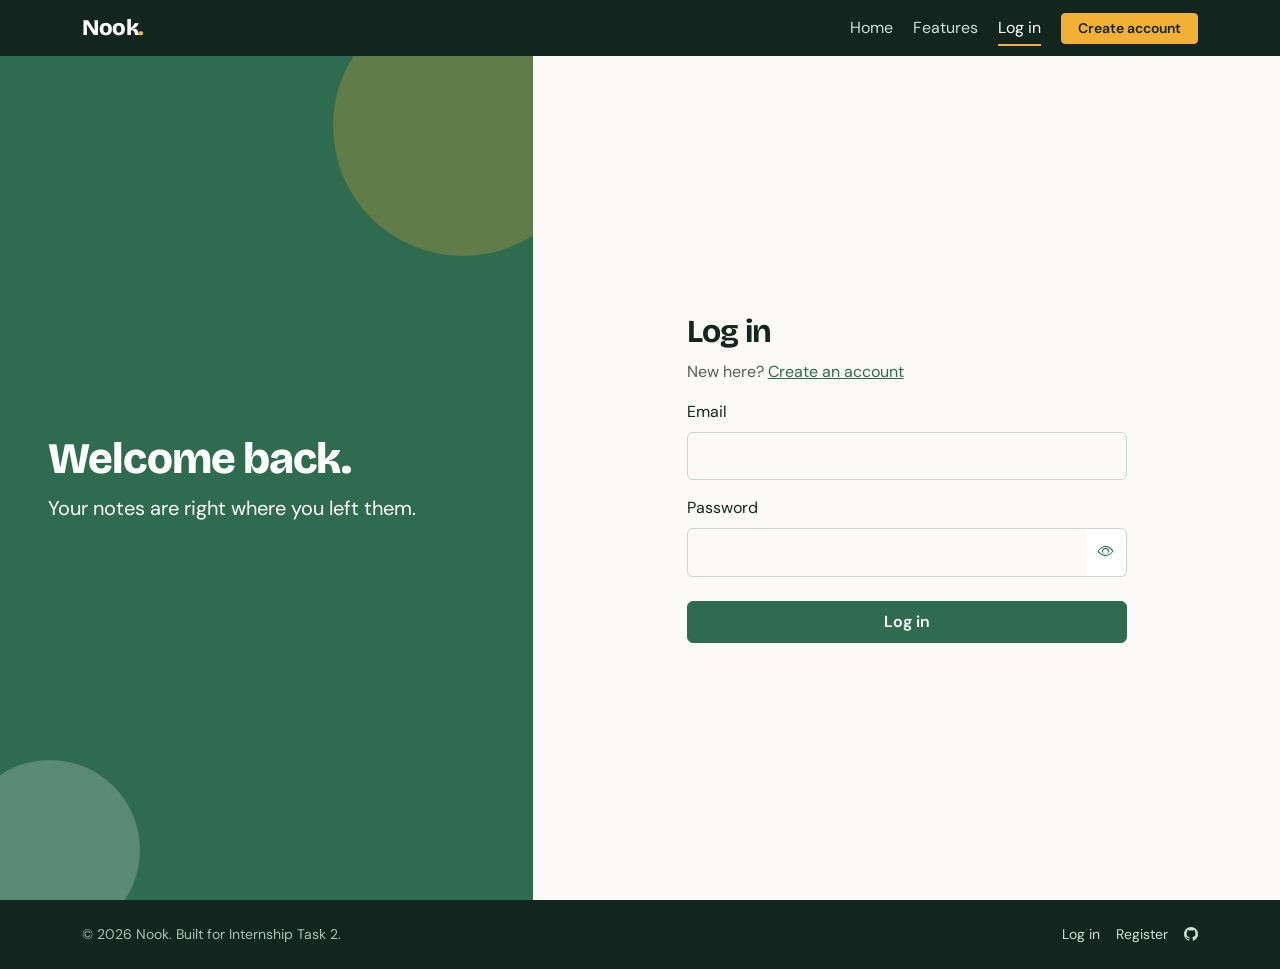
==== login.html @ 8e130958 "Interactive UI" ====
<!DOCTYPE html><html lang="en"><head><meta charset="utf-8"><meta name="viewport" content="width=device-width, initial-scale=1">
<link href="https://cdn.jsdelivr.net/npm/bootstrap@5.3.3/dist/css/bootstrap.min.css" rel="stylesheet">
<link href="https://cdn.jsdelivr.net/npm/bootstrap-icons@1.11.3/font/bootstrap-icons.min.css" rel="stylesheet">
<link href="https://fonts.googleapis.com/css2?family=Bricolage+Grotesque:wght@700;800&family=DM+Sans:wght@400;500;600&display=swap" rel="stylesheet">
<link href="css/style.css" rel="stylesheet"><title>Nook: Log in</title></head>
<body class="d-flex flex-column min-vh-100">
<div id="navbar"></div>
<main class="auth-wrap row g-0 flex-grow-1">
  <aside class="auth-side col-md-5 d-none d-md-flex flex-column justify-content-center p-5">
    <span class="blob b1"></span><span class="blob b2"></span>
    <h2 class="position-relative">Welcome back.</h2>
    <p class="position-relative fs-5 mb-0">Your notes are right where you left them.</p>
  </aside>
  <section class="col-12 col-md-7 d-flex align-items-center justify-content-center p-4">
    <div class="auth-card">
      <h1 class="h2 fw-bold">Log in</h1>
      <p class="text-muted">New here? <a href="register.html">Create an account</a></p>
      <form id="loginForm" novalidate>
        <div class="mb-3"><label class="form-label" for="email">Email</label>
          <input class="form-control" id="email" name="email" type="email" autocomplete="email">
          <div class="invalid-feedback"></div></div>
        <div class="mb-3"><label class="form-label" for="password">Password</label>
          <div class="input-group has-validation">
            <input class="form-control" id="password" name="password" type="password" autocomplete="current-password">
            <button class="btn btn-eye" type="button" data-toggle-password="password" aria-label="Show password"><i class="bi bi-eye"></i></button>
            <div class="invalid-feedback"></div></div></div>
        <button class="btn btn-brand w-100 py-2 mt-2" type="submit">Log in</button>
      </form>
    </div>
  </section>
</main>
<div class="modal fade" id="successModal" tabindex="-1"><div class="modal-dialog modal-dialog-centered"><div class="modal-content text-center p-4">
<i class="bi bi-check-circle-fill display-4 text-success"></i><h4 class="mt-2">You are in</h4>
<p class="text-muted mb-3">Frontend demo only: the form passed validation. No data was sent.</p>
<button class="btn btn-brand" data-bs-dismiss="modal">Close</button></div></div></div>
<div id="footer"></div>
<script src="https://cdn.jsdelivr.net/npm/bootstrap@5.3.3/dist/js/bootstrap.bundle.min.js"></script>
<script src="js/components.js"></script>
<script src="js/main.js"></script>
</body></html>
---- css/style.css ----
/* ===== Brand palette (custom) ===== */
:root{
  --ink:#12261F; --moss:#2F6B4F; --sage:#DCE8DF; --saffron:#F2B134; --paper:#FBFAF6;
  --bs-primary:var(--moss); --bs-primary-rgb:47,107,79;
  --bs-body-bg:var(--paper); --bs-body-color:var(--ink);
  --bs-body-font-family:'DM Sans',system-ui,sans-serif;
}
html{scroll-behavior:smooth}
h1,h2,h3,h4,.brand{font-family:'Bricolage Grotesque',sans-serif;letter-spacing:-.02em}
.btn-brand{--bs-btn-bg:var(--moss);--bs-btn-border-color:var(--moss);--bs-btn-color:#fff;
  --bs-btn-hover-bg:var(--ink);--bs-btn-hover-border-color:var(--ink);--bs-btn-hover-color:#fff;
  --bs-btn-active-bg:var(--ink);--bs-btn-active-border-color:var(--ink);--bs-btn-active-color:#fff;
  font-weight:600;transition:transform .2s,box-shadow .2s}
.btn-brand:hover{transform:translateY(-2px);box-shadow:0 8px 18px rgba(18,38,31,.22)}
.btn-saffron{background:var(--saffron);border-color:var(--saffron);color:var(--ink);font-weight:600}
.btn-saffron:hover{background:#e0a021;color:var(--ink)}
a{color:var(--moss)} a:hover{color:var(--ink)}
:focus-visible{outline:3px solid var(--saffron);outline-offset:2px}

/* Navbar & footer */
.site-nav{background:var(--ink)}
.site-nav .nav-link{color:#cfe0d5;position:relative}
.site-nav .nav-link::after{content:"";position:absolute;left:.5rem;right:.5rem;bottom:2px;height:2px;
  background:var(--saffron);transform:scaleX(0);transition:transform .25s}
.site-nav .nav-link:hover::after,.site-nav .nav-link.active::after{transform:scaleX(1)}
.site-nav .nav-link:hover,.site-nav .nav-link.active{color:#fff}
.brand{color:#fff;font-weight:800;font-size:1.4rem;text-decoration:none}
.brand span{color:var(--saffron)}
.site-footer{background:var(--ink);color:#a9c2b3}
.site-footer a{color:#cfe0d5;text-decoration:none}.site-footer a:hover{color:var(--saffron)}

/* Home */
.hero{background:linear-gradient(160deg,var(--sage),var(--paper) 70%);padding:4rem 0}
.hero h1{font-size:clamp(2.2rem,6vw,3.8rem);font-weight:800}
.feature-card{border:1px solid var(--sage);background:#fff;transition:transform .25s,box-shadow .25s}
.feature-card:hover{transform:translateY(-6px);box-shadow:0 14px 28px rgba(18,38,31,.12)}
.feature-card i{font-size:2rem;color:var(--moss)}
.carousel-item{min-height:220px;background:var(--moss);color:#fff;border-radius:1rem;padding:3rem 2rem}

/* Auth pages */
.auth-wrap{min-height:calc(100vh - 56px)}
.auth-side{background:var(--moss);color:#fff;position:relative;overflow:hidden}
.auth-side h2{font-size:clamp(2rem,3.4vw,3rem);font-weight:800}
.blob{position:absolute;border-radius:50%;opacity:.25;animation:float 9s ease-in-out infinite}
.blob.b1{width:260px;height:260px;background:var(--saffron);top:-60px;right:-60px}
.blob.b2{width:180px;height:180px;background:var(--sage);bottom:-40px;left:-40px;animation-delay:-4s}
@keyframes float{50%{transform:translateY(24px) scale(1.06)}}
.auth-card{max-width:440px;width:100%;animation:rise .6s cubic-bezier(.2,.8,.2,1) both}
@keyframes rise{from{opacity:0;transform:translateY(24px)}to{opacity:1;transform:none}}
.form-control{padding:.7rem .9rem;border-color:#c9d8ce;transition:border-color .2s,box-shadow .2s}
.form-control:focus{border-color:var(--moss);box-shadow:0 0 0 .22rem rgba(47,107,79,.18)}
.input-group .btn-eye{border:1px solid #c9d8ce;border-left:0;background:#fff;color:var(--moss)}
.shake{animation:shake .4s}
@keyframes shake{20%,60%{transform:translateX(-7px)}40%,80%{transform:translateX(7px)}}
.strength{height:6px;background:var(--sage);border-radius:3px;overflow:hidden}
.strength>div{height:100%;width:0;transition:width .3s,background .3s}
.check-msg{font-size:.85rem;min-height:1.2rem}
@media (prefers-reduced-motion:reduce){*{animation:none!important;transition:none!important;scroll-behavior:auto!important}}
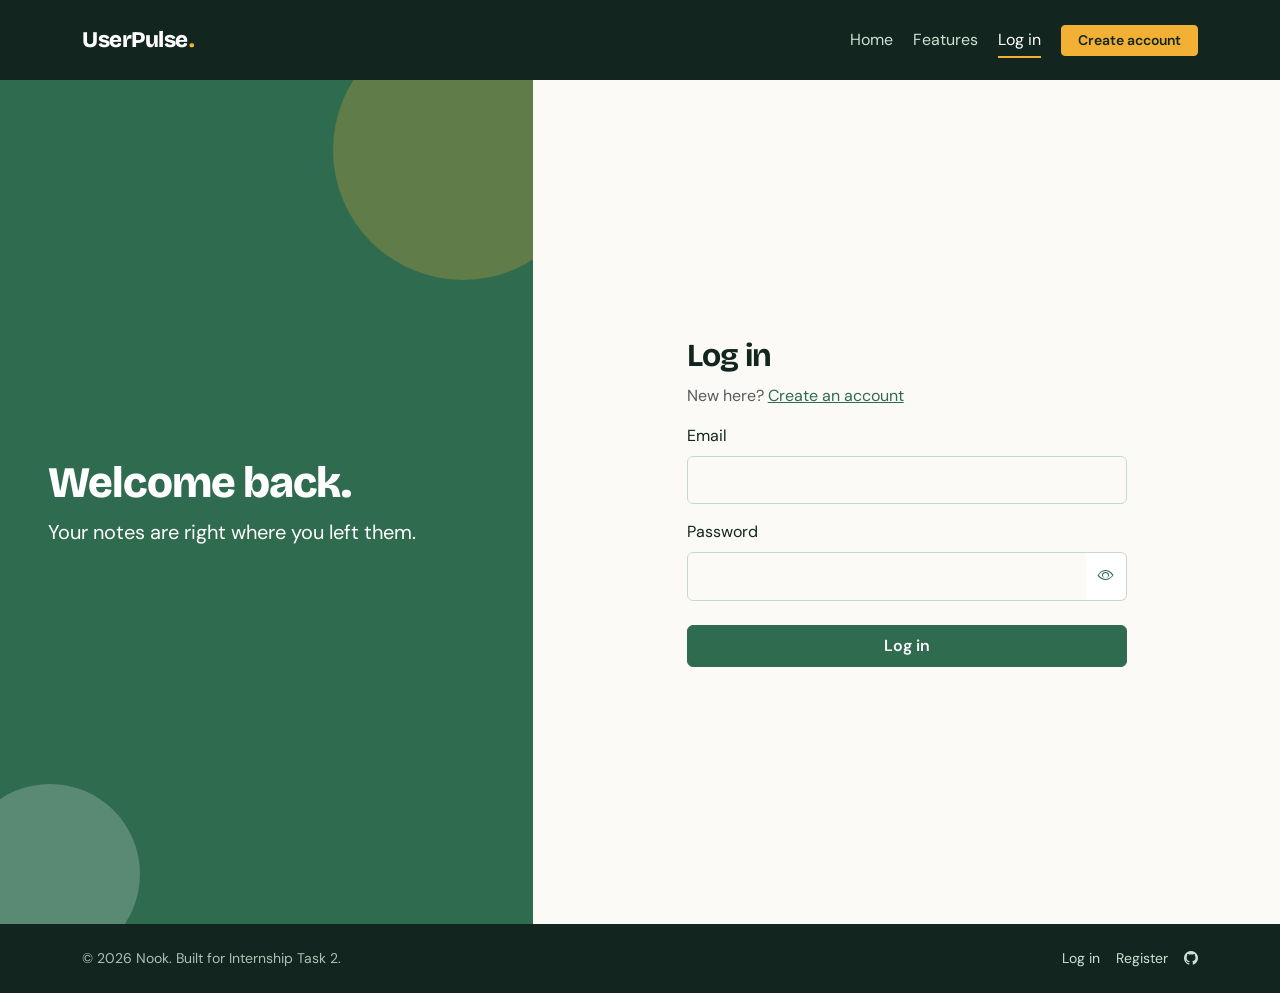
==== commit 1912cedd: "Interactive UI" ====
--- a/login.html
+++ b/login.html
@@ -30,8 +30,7 @@
   </section>
 </main>
 <div class="modal fade" id="successModal" tabindex="-1"><div class="modal-dialog modal-dialog-centered"><div class="modal-content text-center p-4">
-<i class="bi bi-check-circle-fill display-4 text-success"></i><h4 class="mt-2">You are in</h4>
-<p class="text-muted mb-3">Frontend demo only: the form passed validation. No data was sent.</p>
+<i class="bi bi-check-circle-fill display-4 text-success"></i><h4 class="mt-2">Login Successfully</h4>
 <button class="btn btn-brand" data-bs-dismiss="modal">Close</button></div></div></div>
 <div id="footer"></div>
 <script src="https://cdn.jsdelivr.net/npm/bootstrap@5.3.3/dist/js/bootstrap.bundle.min.js"></script>
--- a/css/style.css
+++ b/css/style.css
@@ -18,23 +18,159 @@
 :focus-visible{outline:3px solid var(--saffron);outline-offset:2px}
 
 /* Navbar & footer */
+.site-nav{height: 80px;}
 .site-nav{background:var(--ink)}
 .site-nav .nav-link{color:#cfe0d5;position:relative}
 .site-nav .nav-link::after{content:"";position:absolute;left:.5rem;right:.5rem;bottom:2px;height:2px;
   background:var(--saffron);transform:scaleX(0);transition:transform .25s}
 .site-nav .nav-link:hover::after,.site-nav .nav-link.active::after{transform:scaleX(1)}
-.site-nav .nav-link:hover,.site-nav .nav-link.active{color:#fff}
-.brand{color:#fff;font-weight:800;font-size:1.4rem;text-decoration:none}
-.brand span{color:var(--saffron)}
+.brand {
+  color: #fff;
+  font-weight: 800;
+  font-size: 1.4rem;
+  text-decoration: none;
+  display: inline-flex;
+  align-items: center;
+  position: relative;
+  transition: transform 0.3s cubic-bezier(0.34, 1.56, 0.64, 1), text-shadow 0.3s ease, letter-spacing 0.3s ease;
+}
+
+.brand span {
+  color: var(--saffron);
+  display: inline-block;
+  margin-left: 1px;
+  transition: transform 0.35s cubic-bezier(0.34, 1.56, 0.64, 1), color 0.3s ease, filter 0.35s ease;
+}
+
+/* Stylish Header Logo Hover Effect */
+.brand:hover,
+.brand:focus-visible {
+  color: #fff;
+  text-decoration: none;
+  transform: translateY(-2px) scale(1.03);
+  text-shadow: 0 0 16px rgba(255, 255, 255, 0.45), 0 0 24px rgba(242, 177, 52, 0.35);
+  letter-spacing: 0.01em;
+}
+
+.brand:hover span,
+.brand:focus-visible span {
+  color: #ffd166;
+  transform: translateY(-3px) scale(1.4) rotate(12deg);
+  filter: drop-shadow(0 0 10px rgba(242, 177, 52, 0.9)) drop-shadow(0 0 16px rgba(242, 177, 52, 0.6));
+}
+
+.brand:active {
+  transform: translateY(0) scale(0.98);
+}
 .site-footer{background:var(--ink);color:#a9c2b3}
 .site-footer a{color:#cfe0d5;text-decoration:none}.site-footer a:hover{color:var(--saffron)}
 
-/* Home */
-.hero{background:linear-gradient(160deg,var(--sage),var(--paper) 70%);padding:4rem 0}
+/* Merged Hero & Features Section - Rich Multi-Tone Background */
+.hero-features-merged {
+  background: 
+    radial-gradient(circle at 12% 18%, rgba(184, 235, 204, 0.95) 0%, transparent 40%),
+    radial-gradient(circle at 88% 12%, rgba(254, 222, 148, 0.9) 0%, transparent 45%),
+    radial-gradient(circle at 82% 85%, rgba(167, 243, 208, 0.85) 0%, transparent 50%),
+    radial-gradient(circle at 18% 85%, rgba(186, 230, 253, 0.85) 0%, transparent 45%),
+    linear-gradient(135deg, #c7e5d1 0%, #e1f4e7 25%, #fef0c7 50%, #ccecd6 75%, #bee0cb 100%);
+  background-size: 200% 200%;
+  animation: mergedGradientFlow 14s ease-in-out infinite;
+  position: relative;
+  overflow: hidden;
+  border-bottom: 1px solid rgba(47, 107, 79, 0.12);
+  transition: background 0.6s ease;
+}
+.hero-features-merged::before {
+  content: "";
+  position: absolute;
+  inset: 0;
+  background-image: radial-gradient(rgba(18, 38, 31, 0.05) 1.2px, transparent 1.2px);
+  background-size: 24px 24px;
+  pointer-events: none;
+  z-index: 0;
+}
+@keyframes mergedGradientFlow {
+  0% { background-position: 0% 50%; }
+  50% { background-position: 100% 50%; }
+  100% { background-position: 0% 50%; }
+}
+
+/* Floating Ambient Orbs inside Merged Section */
+.merged-ambient-orb {
+  position: absolute;
+  border-radius: 50%;
+  filter: blur(65px);
+  pointer-events: none;
+  z-index: 0;
+  opacity: 0.6;
+  transition: background 0.6s ease, opacity 0.6s ease;
+  animation: floatMergedOrb 16s infinite alternate ease-in-out;
+}
+.orb-1 {
+  width: 480px;
+  height: 480px;
+  background: radial-gradient(circle, rgba(242, 177, 52, 0.6) 0%, rgba(242, 177, 52, 0) 70%);
+  top: -90px;
+  right: 3%;
+}
+.orb-2 {
+  width: 520px;
+  height: 520px;
+  background: radial-gradient(circle, rgba(47, 107, 79, 0.45) 0%, rgba(47, 107, 79, 0) 70%);
+  top: 30%;
+  left: -120px;
+  animation-delay: -5s;
+  animation-duration: 20s;
+}
+.orb-3 {
+  width: 420px;
+  height: 420px;
+  background: radial-gradient(circle, rgba(6, 182, 212, 0.45) 0%, rgba(6, 182, 212, 0) 70%);
+  bottom: -50px;
+  right: 12%;
+  animation-delay: -10s;
+  animation-duration: 18s;
+}
+.orb-4 {
+  width: 380px;
+  height: 380px;
+  background: radial-gradient(circle, rgba(52, 211, 153, 0.5) 0%, rgba(52, 211, 153, 0) 70%);
+  top: 55%;
+  left: 30%;
+  animation-delay: -7s;
+  animation-duration: 22s;
+}
+@keyframes floatMergedOrb {
+  0% { transform: translate(0, 0) scale(1); }
+  50% { transform: translate(60px, -45px) scale(1.15); }
+  100% { transform: translate(-45px, 60px) scale(0.9); }
+}
+
+.hero {
+  background: transparent;
+  padding: 5rem 0 2.5rem;
+}
 .hero h1{font-size:clamp(2.2rem,6vw,3.8rem);font-weight:800}
-.feature-card{border:1px solid var(--sage);background:#fff;transition:transform .25s,box-shadow .25s}
-.feature-card:hover{transform:translateY(-6px);box-shadow:0 14px 28px rgba(18,38,31,.12)}
-.feature-card i{font-size:2rem;color:var(--moss)}
+
+/* Feature cards in merged section */
+.feature-card {
+  border-radius: 1.25rem;
+  transition: transform .35s cubic-bezier(0.2, 0.8, 0.2, 1), box-shadow .35s ease, border-color .35s ease;
+  backdrop-filter: blur(8px);
+}
+.feature-card:hover {
+  transform: translateY(-8px) scale(1.02);
+  box-shadow: 0 18px 36px rgba(18, 38, 31, .14);
+}
+.feature-card .feature-icon i {
+  font-size: 2.2rem;
+  color: var(--moss);
+  display: inline-block;
+  transition: transform .35s cubic-bezier(0.34, 1.56, 0.64, 1);
+}
+.feature-card:hover .feature-icon i {
+  transform: scale(1.2) rotate(6deg);
+}
 .carousel-item{min-height:220px;background:var(--moss);color:#fff;border-radius:1rem;padding:3rem 2rem}
 
 /* Auth pages */
@@ -56,3 +192,216 @@
 .strength>div{height:100%;width:0;transition:width .3s,background .3s}
 .check-msg{font-size:.85rem;min-height:1.2rem}
 @media (prefers-reduced-motion:reduce){*{animation:none!important;transition:none!important;scroll-behavior:auto!important}}
+
+/* Darkest Mode */
+body.darkest {
+  --ink: #ffffff;
+  --moss: #00e5ff; /* Cyan accent */
+  --sage: #111111;
+  --saffron: #ff0055; /* Pink accent */
+  --paper: #050505;
+  background-color: var(--paper);
+  color: var(--ink);
+}
+body.darkest .hero {
+  background: radial-gradient(circle at top left, #1a1a2e, #050505 80%);
+}
+body.darkest .feature-card {
+  background: rgba(20, 20, 20, 0.6);
+  backdrop-filter: blur(12px);
+  border: 1px solid rgba(255, 255, 255, 0.1);
+  color: #fff;
+}
+body.darkest .feature-card .text-muted {
+  color: #a0a0a0 !important;
+}
+body.darkest .carousel-item {
+  background: rgba(20, 20, 20, 0.6);
+  backdrop-filter: blur(12px);
+  border: 1px solid rgba(255, 255, 255, 0.1);
+}
+body.darkest .btn-outline-dark {
+  color: #fff;
+  border-color: #fff;
+}
+body.darkest .btn-outline-dark:hover {
+  background-color: #fff;
+  color: #000;
+}
+body.darkest .modal-content {
+  background-color: #111;
+  border: 1px solid #333;
+  color: #fff;
+}
+
+/* 3D Animations */
+.perspective-container {
+  perspective: 1200px;
+}
+.card-3d {
+  transform-style: preserve-3d;
+  transition: transform 0.6s cubic-bezier(0.23, 1, 0.32, 1), box-shadow 0.6s cubic-bezier(0.23, 1, 0.32, 1);
+}
+.perspective-container:hover .card-3d {
+  transform: rotateY(15deg) rotateX(10deg) translateZ(30px);
+  box-shadow: -20px 25px 40px rgba(0, 0, 0, 0.6);
+}
+.card-3d .bi {
+  transform: translateZ(50px);
+  display: inline-block;
+  transition: transform 0.6s cubic-bezier(0.23, 1, 0.32, 1);
+}
+.card-3d h5, .card-3d h4 {
+  transform: translateZ(40px);
+  display: block;
+  transition: transform 0.6s cubic-bezier(0.23, 1, 0.32, 1);
+}
+.card-3d p {
+  transform: translateZ(20px);
+  display: block;
+  transition: transform 0.6s cubic-bezier(0.23, 1, 0.32, 1);
+}
+.perspective-container:hover .card-3d .bi {
+  transform: translateZ(60px) scale(1.1);
+}
+
+/* 3D Floating Cube */
+.hero-cube {
+  position: absolute;
+  top: 15%;
+  right: 10%;
+  width: 100px;
+  height: 100px;
+  transform-style: preserve-3d;
+  animation: rotateCube 12s infinite linear, floatCube 6s ease-in-out infinite alternate;
+  z-index: 0;
+  opacity: 0.6;
+}
+@keyframes floatCube {
+  0% { transform: translateY(0); }
+  100% { transform: translateY(-24px); }
+}
+.hero-cube-face {
+  position: absolute;
+  width: 100px;
+  height: 100px;
+  background: rgba(0, 229, 255, 0.1);
+  border: 2px solid var(--moss);
+  box-shadow: 0 0 20px rgba(0, 229, 255, 0.3);
+}
+.hero-cube-face:nth-child(1) { transform: translateZ(50px); }
+.hero-cube-face:nth-child(2) { transform: rotateY(90deg) translateZ(50px); }
+.hero-cube-face:nth-child(3) { transform: rotateY(180deg) translateZ(50px); }
+.hero-cube-face:nth-child(4) { transform: rotateY(-90deg) translateZ(50px); }
+.hero-cube-face:nth-child(5) { transform: rotateX(90deg) translateZ(50px); }
+.hero-cube-face:nth-child(6) { transform: rotateX(-90deg) translateZ(50px); }
+
+@keyframes rotateCube {
+  0% { transform: rotateX(0) rotateY(0) rotateZ(0); }
+  100% { transform: rotateX(360deg) rotateY(360deg) rotateZ(360deg); }
+}
+
+/* Animated Background */
+.bg-animated {
+  background: linear-gradient(-45deg, #cce5d4, #fbfaf6, #d2ebd8, #e5f4ea);
+  background-size: 300% 300%;
+  animation: gradientBG 15s ease infinite;
+  z-index: 0;
+}
+@keyframes gradientBG {
+  0% { background-position: 0% 50%; }
+  50% { background-position: 100% 50%; }
+  100% { background-position: 0% 50%; }
+}
+.bg-shape {
+  position: fixed;
+  border-radius: 50%;
+  filter: blur(60px);
+  z-index: 0;
+  opacity: 0.35;
+  pointer-events: none;
+  animation: floatShape 20s infinite alternate ease-in-out;
+}
+.shape-1 {
+  width: 440px;
+  height: 440px;
+  background: var(--saffron);
+  top: -100px;
+  left: -100px;
+}
+.shape-2 {
+  width: 520px;
+  height: 520px;
+  background: var(--moss);
+  bottom: -150px;
+  right: -100px;
+  animation-delay: -5s;
+}
+.shape-3 {
+  width: 340px;
+  height: 340px;
+  background: #00e5ff; /* Cyan pop */
+  top: 40%;
+  left: 50%;
+  animation-delay: -10s;
+}
+@keyframes floatShape {
+  0% { transform: translate(0, 0) scale(1); }
+  50% { transform: translate(100px, 50px) scale(1.2); }
+  100% { transform: translate(-50px, 100px) scale(0.8); }
+}
+
+/* Card Colors - Converted darker with rich tones and refined contrast */
+.card-color-1 {
+  background: linear-gradient(135deg, #94d4ab 0%, #5cb880 100%);
+  border: 1px solid #439e67;
+  box-shadow: 0 10px 24px rgba(47, 107, 79, 0.16);
+}
+.card-color-1 .feature-icon i {
+  color: #123824;
+}
+.card-color-1 .text-muted {
+  color: #153a26 !important;
+}
+.card-color-1:hover {
+  box-shadow: 0 18px 36px rgba(47, 107, 79, 0.28);
+}
+
+.card-color-2 {
+  background: linear-gradient(135deg, #fdc884 0%, #f79a32 100%);
+  border: 1px solid #d97d19;
+  box-shadow: 0 10px 24px rgba(214, 122, 22, 0.18);
+}
+.card-color-2 .feature-icon i {
+  color: #5c2f02;
+}
+.card-color-2 .text-muted {
+  color: #452405 !important;
+}
+.card-color-2:hover {
+  box-shadow: 0 18px 36px rgba(214, 122, 22, 0.3);
+}
+
+.card-color-3 {
+  background: linear-gradient(135deg, #9eccf7 0%, #56a2e8 100%);
+  border: 1px solid #3687d3;
+  box-shadow: 0 10px 24px rgba(42, 115, 184, 0.16);
+}
+.card-color-3 .feature-icon i {
+  color: #0d345a;
+}
+.card-color-3 .text-muted {
+  color: #12314e !important;
+}
+.card-color-3 .btn-outline-dark {
+  border-color: #0d345a;
+  color: #0d345a;
+}
+.card-color-3 .btn-outline-dark:hover {
+  background-color: #0d345a;
+  color: #fff;
+}
+.card-color-3:hover {
+  box-shadow: 0 18px 36px rgba(42, 115, 184, 0.28);
+}
+
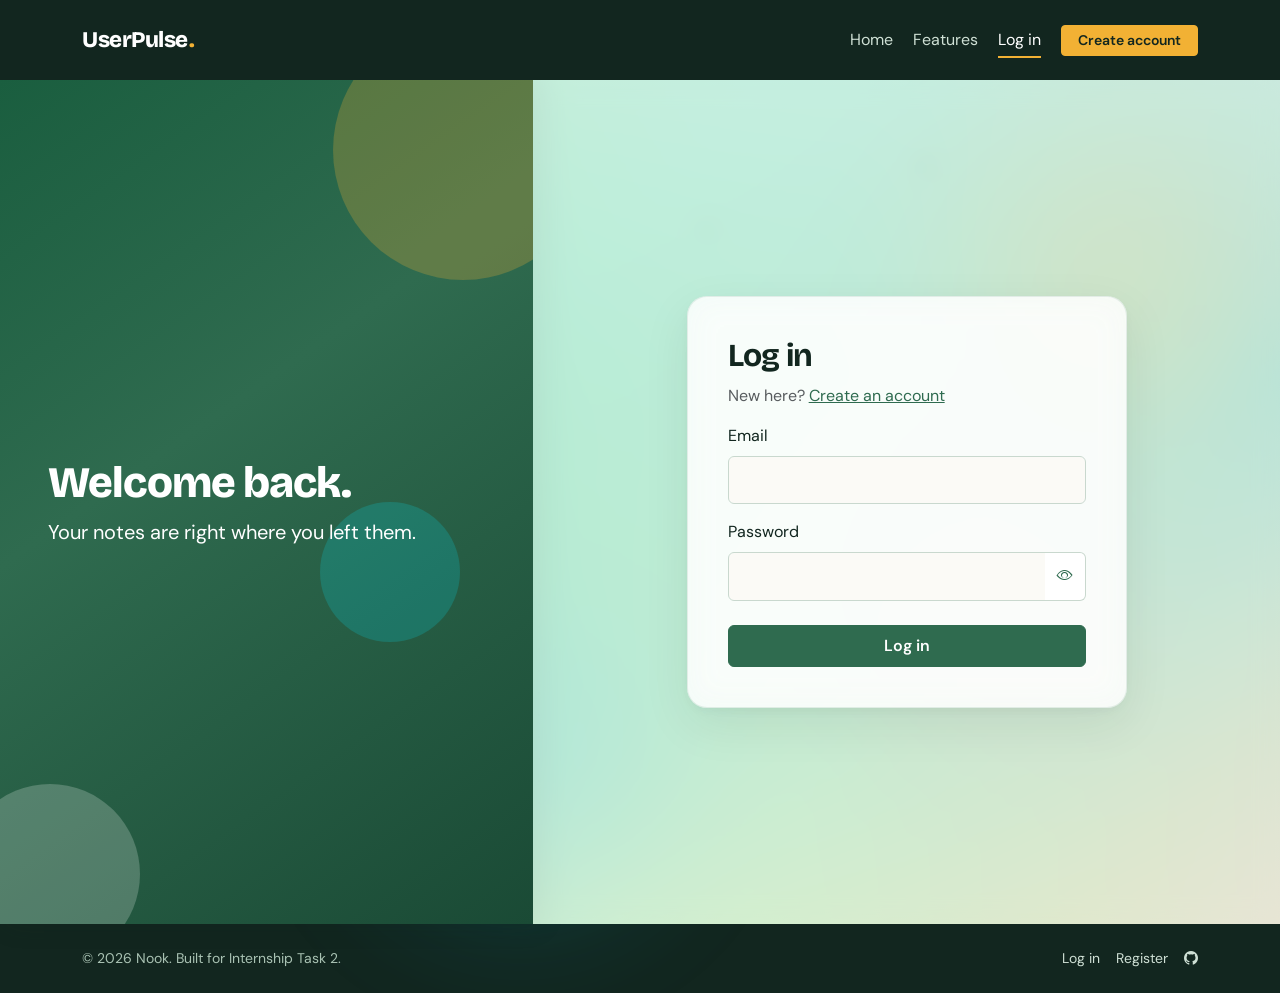
==== commit f569c176: "Interactive UI" ====
--- a/login.html
+++ b/login.html
@@ -2,16 +2,32 @@
 <link href="https://cdn.jsdelivr.net/npm/bootstrap@5.3.3/dist/css/bootstrap.min.css" rel="stylesheet">
 <link href="https://cdn.jsdelivr.net/npm/bootstrap-icons@1.11.3/font/bootstrap-icons.min.css" rel="stylesheet">
 <link href="https://fonts.googleapis.com/css2?family=Bricolage+Grotesque:wght@700;800&family=DM+Sans:wght@400;500;600&display=swap" rel="stylesheet">
-<link href="css/style.css" rel="stylesheet"><title>Nook: Log in</title></head>
-<body class="d-flex flex-column min-vh-100">
+<link href="css/style.css" rel="stylesheet"><title>UserPulse: Log in</title></head>
+<body class="d-flex flex-column min-vh-100 login-page">
+
+<!-- Animated Background Shapes -->
+<div class="login-bg-shape login-shape-1"></div>
+<div class="login-bg-shape login-shape-2"></div>
+<div class="login-bg-shape login-shape-3"></div>
+<div class="login-bg-shape login-shape-4"></div>
+
+<!-- Floating Particles -->
+<div class="login-particle p1"></div>
+<div class="login-particle p2"></div>
+<div class="login-particle p3"></div>
+<div class="login-particle p4"></div>
+<div class="login-particle p5"></div>
+<div class="login-particle p6"></div>
+
 <div id="navbar"></div>
-<main class="auth-wrap row g-0 flex-grow-1">
+<main class="auth-wrap row g-0 flex-grow-1 position-relative z-1">
   <aside class="auth-side col-md-5 d-none d-md-flex flex-column justify-content-center p-5">
     <span class="blob b1"></span><span class="blob b2"></span>
+    <span class="blob b3"></span>
     <h2 class="position-relative">Welcome back.</h2>
     <p class="position-relative fs-5 mb-0">Your notes are right where you left them.</p>
   </aside>
-  <section class="col-12 col-md-7 d-flex align-items-center justify-content-center p-4">
+  <section class="col-12 col-md-7 d-flex align-items-center justify-content-center p-4 login-form-section">
     <div class="auth-card">
       <h1 class="h2 fw-bold">Log in</h1>
       <p class="text-muted">New here? <a href="register.html">Create an account</a></p>
@@ -37,3 +53,4 @@
 <script src="js/components.js"></script>
 <script src="js/main.js"></script>
 </body></html>
+
--- a/css/style.css
+++ b/css/style.css
@@ -180,6 +180,7 @@
 .blob{position:absolute;border-radius:50%;opacity:.25;animation:float 9s ease-in-out infinite}
 .blob.b1{width:260px;height:260px;background:var(--saffron);top:-60px;right:-60px}
 .blob.b2{width:180px;height:180px;background:var(--sage);bottom:-40px;left:-40px;animation-delay:-4s}
+.blob.b3{width:140px;height:140px;background:#00e5ff;top:50%;left:60%;opacity:0.18;animation-delay:-7s}
 @keyframes float{50%{transform:translateY(24px) scale(1.06)}}
 .auth-card{max-width:440px;width:100%;animation:rise .6s cubic-bezier(.2,.8,.2,1) both}
 @keyframes rise{from{opacity:0;transform:translateY(24px)}to{opacity:1;transform:none}}
@@ -191,6 +192,208 @@
 .strength{height:6px;background:var(--sage);border-radius:3px;overflow:hidden}
 .strength>div{height:100%;width:0;transition:width .3s,background .3s}
 .check-msg{font-size:.85rem;min-height:1.2rem}
+
+/* ===== Login Page Background & Animations ===== */
+.login-page {
+  background:
+    radial-gradient(circle at 10% 20%, rgba(52, 211, 153, 0.85) 0%, transparent 30%),
+    radial-gradient(circle at 90% 15%, rgba(251, 191, 36, 0.8) 0%, transparent 35%),
+    radial-gradient(circle at 85% 80%, rgba(56, 189, 248, 0.8) 0%, transparent 35%),
+    radial-gradient(circle at 15% 85%, rgba(74, 222, 128, 0.75) 0%, transparent 30%),
+    radial-gradient(circle at 50% 50%, rgba(253, 164, 175, 0.55) 0%, transparent 45%),
+    radial-gradient(circle at 40% 15%, rgba(6, 182, 212, 0.6) 0%, transparent 30%),
+    linear-gradient(135deg, #b8e5c8 0%, #d4f5df 15%, #fde68a 35%, #bae6fd 55%, #bbf7d0 75%, #c7e5d1 100%);
+  background-size: 250% 250%;
+  animation: loginGradient 14s ease-in-out infinite;
+  position: relative;
+  overflow: hidden;
+}
+.login-page::before {
+  content: "";
+  position: fixed;
+  inset: 0;
+  background-image: radial-gradient(rgba(18, 38, 31, 0.05) 1.2px, transparent 1.2px);
+  background-size: 22px 22px;
+  pointer-events: none;
+  z-index: 0;
+}
+@keyframes loginGradient {
+  0% { background-position: 0% 50%; }
+  50% { background-position: 100% 50%; }
+  100% { background-position: 0% 50%; }
+}
+
+/* Floating Background Shapes */
+.login-bg-shape {
+  position: fixed;
+  border-radius: 50%;
+  filter: blur(65px);
+  pointer-events: none;
+  z-index: 0;
+  opacity: 0;
+  animation: loginShapeIn 1.2s ease-out forwards, loginShapeFloat 18s ease-in-out infinite alternate;
+}
+.login-shape-1 {
+  width: 450px;
+  height: 450px;
+  background: radial-gradient(circle, rgba(47, 107, 79, 0.7) 0%, transparent 70%);
+  top: -80px;
+  left: -60px;
+  animation-delay: 0s, 0s;
+}
+.login-shape-2 {
+  width: 480px;
+  height: 480px;
+  background: radial-gradient(circle, rgba(242, 177, 52, 0.65) 0%, transparent 70%);
+  top: 5%;
+  right: -80px;
+  animation-delay: 0.2s, -4s;
+}
+.login-shape-3 {
+  width: 400px;
+  height: 400px;
+  background: radial-gradient(circle, rgba(6, 182, 212, 0.6) 0%, transparent 70%);
+  bottom: -60px;
+  left: 25%;
+  animation-delay: 0.4s, -8s;
+}
+.login-shape-4 {
+  width: 360px;
+  height: 360px;
+  background: radial-gradient(circle, rgba(251, 113, 133, 0.5) 0%, transparent 70%);
+  bottom: 15%;
+  right: 10%;
+  animation-delay: 0.6s, -12s;
+}
+@keyframes loginShapeIn {
+  from { opacity: 0; transform: scale(0.6); }
+  to { opacity: 0.65; transform: scale(1); }
+}
+@keyframes loginShapeFloat {
+  0% { transform: translate(0, 0) scale(1); }
+  50% { transform: translate(50px, -35px) scale(1.1); }
+  100% { transform: translate(-35px, 50px) scale(0.92); }
+}
+
+/* Floating Particles */
+.login-particle {
+  position: fixed;
+  border-radius: 50%;
+  pointer-events: none;
+  z-index: 0;
+  opacity: 0;
+  animation: particleFadeIn 1s ease-out forwards, particleFloat 12s ease-in-out infinite alternate;
+}
+.p1 {
+  width: 8px; height: 8px;
+  background: var(--moss);
+  top: 18%; left: 72%;
+  animation-delay: 0.8s, 0s;
+}
+.p2 {
+  width: 6px; height: 6px;
+  background: var(--saffron);
+  top: 35%; left: 85%;
+  animation-delay: 1.1s, -2s;
+}
+.p3 {
+  width: 10px; height: 10px;
+  background: rgba(6, 182, 212, 0.7);
+  top: 65%; left: 78%;
+  animation-delay: 1.4s, -4s;
+}
+.p4 {
+  width: 5px; height: 5px;
+  background: var(--saffron);
+  top: 80%; left: 60%;
+  animation-delay: 1.6s, -6s;
+}
+.p5 {
+  width: 7px; height: 7px;
+  background: var(--moss);
+  top: 25%; left: 55%;
+  animation-delay: 1.9s, -3s;
+}
+.p6 {
+  width: 4px; height: 4px;
+  background: rgba(52, 211, 153, 0.8);
+  top: 50%; left: 92%;
+  animation-delay: 2.1s, -5s;
+}
+@keyframes particleFadeIn {
+  from { opacity: 0; transform: scale(0); }
+  to { opacity: 0.7; transform: scale(1); }
+}
+@keyframes particleFloat {
+  0% { transform: translate(0, 0); }
+  25% { transform: translate(-15px, 20px); }
+  50% { transform: translate(10px, -25px); }
+  75% { transform: translate(-20px, -10px); }
+  100% { transform: translate(15px, 15px); }
+}
+
+/* Login Form Section - Glassmorphic Background */
+.login-form-section {
+  position: relative;
+  background: rgba(251, 250, 246, 0.55);
+  backdrop-filter: blur(12px);
+  -webkit-backdrop-filter: blur(12px);
+}
+
+/* Enhanced Auth Side for Login */
+.login-page .auth-side {
+  background: linear-gradient(145deg, #1a5e3f 0%, #2F6B4F 40%, #1a4a35 100%);
+  box-shadow: 6px 0 24px rgba(18, 38, 31, 0.2);
+}
+.login-page .auth-side h2 {
+  animation: slideInLeft 0.7s cubic-bezier(0.2, 0.8, 0.2, 1) 0.3s both;
+}
+.login-page .auth-side p {
+  animation: slideInLeft 0.7s cubic-bezier(0.2, 0.8, 0.2, 1) 0.5s both;
+}
+@keyframes slideInLeft {
+  from { opacity: 0; transform: translateX(-30px); }
+  to { opacity: 1; transform: translateX(0); }
+}
+
+/* Auth Card Enhanced Styling */
+.login-page .auth-card {
+  background: rgba(255, 255, 255, 0.8);
+  backdrop-filter: blur(16px);
+  -webkit-backdrop-filter: blur(16px);
+  border: 1px solid rgba(47, 107, 79, 0.1);
+  border-radius: 1.25rem;
+  padding: 2.5rem;
+  box-shadow: 0 16px 48px rgba(18, 38, 31, 0.08), 0 4px 12px rgba(18, 38, 31, 0.04);
+  animation: rise 0.6s cubic-bezier(.2,.8,.2,1) 0.2s both;
+  transition: box-shadow 0.3s ease, transform 0.3s ease;
+}
+.login-page .auth-card:hover {
+  box-shadow: 0 20px 56px rgba(18, 38, 31, 0.12), 0 6px 16px rgba(18, 38, 31, 0.06);
+  transform: translateY(-2px);
+}
+
+/* Staggered Form Element Animations */
+.login-page .auth-card h1 {
+  animation: fadeSlideUp 0.5s ease-out 0.4s both;
+}
+.login-page .auth-card > p {
+  animation: fadeSlideUp 0.5s ease-out 0.5s both;
+}
+.login-page .auth-card .mb-3:nth-child(1) {
+  animation: fadeSlideUp 0.5s ease-out 0.6s both;
+}
+.login-page .auth-card .mb-3:nth-child(2) {
+  animation: fadeSlideUp 0.5s ease-out 0.7s both;
+}
+.login-page .auth-card button[type="submit"] {
+  animation: fadeSlideUp 0.5s ease-out 0.8s both;
+}
+@keyframes fadeSlideUp {
+  from { opacity: 0; transform: translateY(16px); }
+  to { opacity: 1; transform: translateY(0); }
+}
+
 @media (prefers-reduced-motion:reduce){*{animation:none!important;transition:none!important;scroll-behavior:auto!important}}
 
 /* Darkest Mode */
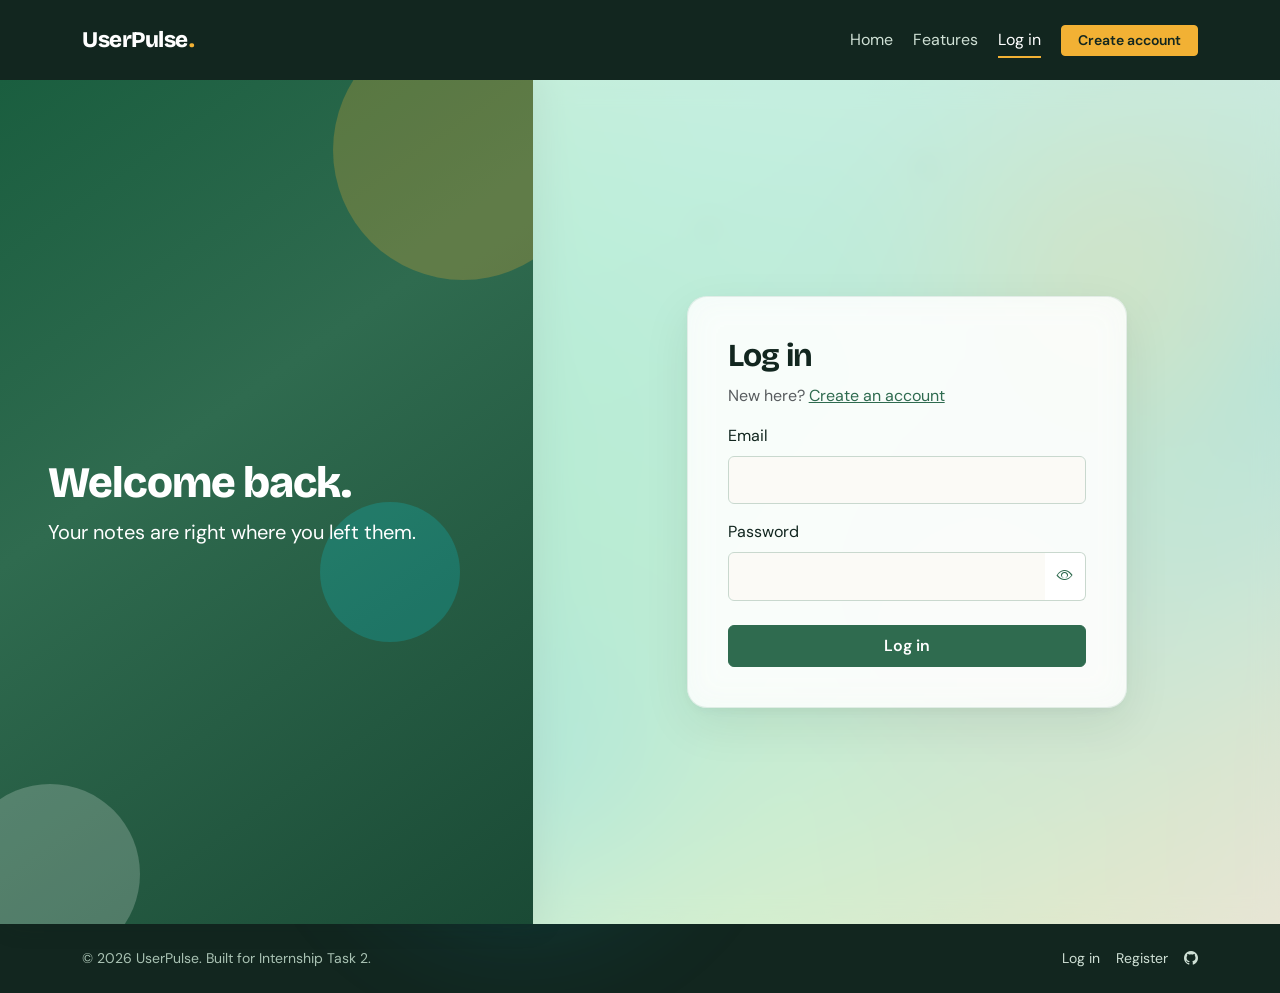
==== commit e6b8c2d3: "feat: implement AJAX data-fetching with PHP and dummy fallback for username/email availability" ====
--- a/login.html
+++ b/login.html
@@ -5,13 +5,11 @@
 <link href="css/style.css" rel="stylesheet"><title>UserPulse: Log in</title></head>
 <body class="d-flex flex-column min-vh-100 login-page">
 
-<!-- Animated Background Shapes -->
 <div class="login-bg-shape login-shape-1"></div>
 <div class="login-bg-shape login-shape-2"></div>
 <div class="login-bg-shape login-shape-3"></div>
 <div class="login-bg-shape login-shape-4"></div>
 
-<!-- Floating Particles -->
 <div class="login-particle p1"></div>
 <div class="login-particle p2"></div>
 <div class="login-particle p3"></div>
@@ -53,4 +51,3 @@
 <script src="js/components.js"></script>
 <script src="js/main.js"></script>
 </body></html>
-
--- a/css/style.css
+++ b/css/style.css
@@ -1,4 +1,3 @@
-/* ===== Brand palette (custom) ===== */
 :root{
   --ink:#12261F; --moss:#2F6B4F; --sage:#DCE8DF; --saffron:#F2B134; --paper:#FBFAF6;
   --bs-primary:var(--moss); --bs-primary-rgb:47,107,79;
@@ -17,7 +16,6 @@
 a{color:var(--moss)} a:hover{color:var(--ink)}
 :focus-visible{outline:3px solid var(--saffron);outline-offset:2px}
 
-/* Navbar & footer */
 .site-nav{height: 80px;}
 .site-nav{background:var(--ink)}
 .site-nav .nav-link{color:#cfe0d5;position:relative}
@@ -42,7 +40,6 @@
   transition: transform 0.35s cubic-bezier(0.34, 1.56, 0.64, 1), color 0.3s ease, filter 0.35s ease;
 }
 
-/* Stylish Header Logo Hover Effect */
 .brand:hover,
 .brand:focus-visible {
   color: #fff;
@@ -65,7 +62,6 @@
 .site-footer{background:var(--ink);color:#a9c2b3}
 .site-footer a{color:#cfe0d5;text-decoration:none}.site-footer a:hover{color:var(--saffron)}
 
-/* Merged Hero & Features Section - Rich Multi-Tone Background */
 .hero-features-merged {
   background: 
     radial-gradient(circle at 12% 18%, rgba(184, 235, 204, 0.95) 0%, transparent 40%),
@@ -95,7 +91,6 @@
   100% { background-position: 0% 50%; }
 }
 
-/* Floating Ambient Orbs inside Merged Section */
 .merged-ambient-orb {
   position: absolute;
   border-radius: 50%;
@@ -152,7 +147,6 @@
 }
 .hero h1{font-size:clamp(2.2rem,6vw,3.8rem);font-weight:800}
 
-/* Feature cards in merged section */
 .feature-card {
   border-radius: 1.25rem;
   transition: transform .35s cubic-bezier(0.2, 0.8, 0.2, 1), box-shadow .35s ease, border-color .35s ease;
@@ -173,7 +167,6 @@
 }
 .carousel-item{min-height:220px;background:var(--moss);color:#fff;border-radius:1rem;padding:3rem 2rem}
 
-/* Auth pages */
 .auth-wrap{min-height:calc(100vh - 56px)}
 .auth-side{background:var(--moss);color:#fff;position:relative;overflow:hidden}
 .auth-side h2{font-size:clamp(2rem,3.4vw,3rem);font-weight:800}
@@ -193,7 +186,6 @@
 .strength>div{height:100%;width:0;transition:width .3s,background .3s}
 .check-msg{font-size:.85rem;min-height:1.2rem}
 
-/* ===== Login Page Background & Animations ===== */
 .login-page {
   background:
     radial-gradient(circle at 10% 20%, rgba(52, 211, 153, 0.85) 0%, transparent 30%),
@@ -206,7 +198,7 @@
   background-size: 250% 250%;
   animation: loginGradient 14s ease-in-out infinite;
   position: relative;
-  overflow: hidden;
+  overflow-x: hidden;
 }
 .login-page::before {
   content: "";
@@ -223,7 +215,6 @@
   100% { background-position: 0% 50%; }
 }
 
-/* Floating Background Shapes */
 .login-bg-shape {
   position: fixed;
   border-radius: 50%;
@@ -275,7 +266,6 @@
   100% { transform: translate(-35px, 50px) scale(0.92); }
 }
 
-/* Floating Particles */
 .login-particle {
   position: fixed;
   border-radius: 50%;
@@ -332,7 +322,6 @@
   100% { transform: translate(15px, 15px); }
 }
 
-/* Login Form Section - Glassmorphic Background */
 .login-form-section {
   position: relative;
   background: rgba(251, 250, 246, 0.55);
@@ -340,7 +329,6 @@
   -webkit-backdrop-filter: blur(12px);
 }
 
-/* Enhanced Auth Side for Login */
 .login-page .auth-side {
   background: linear-gradient(145deg, #1a5e3f 0%, #2F6B4F 40%, #1a4a35 100%);
   box-shadow: 6px 0 24px rgba(18, 38, 31, 0.2);
@@ -356,7 +344,6 @@
   to { opacity: 1; transform: translateX(0); }
 }
 
-/* Auth Card Enhanced Styling */
 .login-page .auth-card {
   background: rgba(255, 255, 255, 0.8);
   backdrop-filter: blur(16px);
@@ -373,7 +360,6 @@
   transform: translateY(-2px);
 }
 
-/* Staggered Form Element Animations */
 .login-page .auth-card h1 {
   animation: fadeSlideUp 0.5s ease-out 0.4s both;
 }
@@ -394,14 +380,268 @@
   to { opacity: 1; transform: translateY(0); }
 }
 
+.register-page {
+  background:
+    radial-gradient(circle at 15% 25%, rgba(139, 92, 246, 0.8) 0%, transparent 32%),
+    radial-gradient(circle at 85% 18%, rgba(6, 182, 212, 0.75) 0%, transparent 38%),
+    radial-gradient(circle at 80% 82%, rgba(52, 211, 153, 0.8) 0%, transparent 35%),
+    radial-gradient(circle at 12% 80%, rgba(251, 191, 36, 0.7) 0%, transparent 32%),
+    radial-gradient(circle at 50% 45%, rgba(244, 114, 182, 0.5) 0%, transparent 40%),
+    radial-gradient(circle at 35% 10%, rgba(34, 211, 238, 0.55) 0%, transparent 30%),
+    linear-gradient(135deg, #ddd6fe 0%, #e0f2fe 18%, #ccfbf1 36%, #fef3c7 54%, #ede9fe 72%, #d1fae5 100%);
+  background-size: 250% 250%;
+  animation: registerGradient 16s ease-in-out infinite;
+  position: relative;
+  overflow-x: hidden;
+}
+.register-page::before {
+  content: "";
+  position: fixed;
+  inset: 0;
+  background-image: radial-gradient(rgba(88, 28, 135, 0.05) 1.2px, transparent 1.2px);
+  background-size: 24px 24px;
+  pointer-events: none;
+  z-index: 0;
+}
+@keyframes registerGradient {
+  0% { background-position: 0% 50%; }
+  33% { background-position: 100% 25%; }
+  66% { background-position: 50% 100%; }
+  100% { background-position: 0% 50%; }
+}
+
+.register-bg-shape {
+  position: fixed;
+  border-radius: 50%;
+  filter: blur(70px);
+  pointer-events: none;
+  z-index: 0;
+  opacity: 0;
+  animation: regShapeIn 1s ease-out forwards, regShapeFloat 20s ease-in-out infinite alternate;
+}
+.reg-shape-1 {
+  width: 460px;
+  height: 460px;
+  background: radial-gradient(circle, rgba(139, 92, 246, 0.65) 0%, transparent 70%);
+  top: -90px;
+  right: -50px;
+  animation-delay: 0s, 0s;
+}
+.reg-shape-2 {
+  width: 500px;
+  height: 500px;
+  background: radial-gradient(circle, rgba(6, 182, 212, 0.6) 0%, transparent 70%);
+  bottom: -80px;
+  left: -70px;
+  animation-delay: 0.25s, -5s;
+}
+.reg-shape-3 {
+  width: 380px;
+  height: 380px;
+  background: radial-gradient(circle, rgba(52, 211, 153, 0.55) 0%, transparent 70%);
+  top: 40%;
+  right: 15%;
+  animation-delay: 0.5s, -10s;
+}
+.reg-shape-4 {
+  width: 340px;
+  height: 340px;
+  background: radial-gradient(circle, rgba(251, 191, 36, 0.5) 0%, transparent 70%);
+  top: 20%;
+  left: 20%;
+  animation-delay: 0.7s, -7s;
+}
+.reg-shape-5 {
+  width: 300px;
+  height: 300px;
+  background: radial-gradient(circle, rgba(244, 114, 182, 0.45) 0%, transparent 70%);
+  bottom: 20%;
+  right: 35%;
+  animation-delay: 0.9s, -13s;
+}
+@keyframes regShapeIn {
+  from { opacity: 0; transform: scale(0.5) rotate(-10deg); }
+  to { opacity: 0.6; transform: scale(1) rotate(0deg); }
+}
+@keyframes regShapeFloat {
+  0% { transform: translate(0, 0) scale(1) rotate(0deg); }
+  33% { transform: translate(40px, -55px) scale(1.12) rotate(3deg); }
+  66% { transform: translate(-50px, 30px) scale(0.95) rotate(-2deg); }
+  100% { transform: translate(30px, 45px) scale(1.05) rotate(1deg); }
+}
+
+.register-particle {
+  position: fixed;
+  border-radius: 50%;
+  pointer-events: none;
+  z-index: 0;
+  opacity: 0;
+  animation: regParticleIn 0.8s ease-out forwards, regParticleFloat 14s ease-in-out infinite alternate;
+}
+.rp1 {
+  width: 9px; height: 9px;
+  background: rgba(139, 92, 246, 0.8);
+  top: 15%; left: 65%;
+  animation-delay: 0.6s, 0s;
+}
+.rp2 {
+  width: 6px; height: 6px;
+  background: rgba(6, 182, 212, 0.8);
+  top: 28%; left: 82%;
+  animation-delay: 0.9s, -2s;
+}
+.rp3 {
+  width: 11px; height: 11px;
+  background: rgba(52, 211, 153, 0.7);
+  top: 58%; left: 75%;
+  animation-delay: 1.2s, -4s;
+}
+.rp4 {
+  width: 5px; height: 5px;
+  background: rgba(251, 191, 36, 0.85);
+  top: 72%; left: 88%;
+  animation-delay: 1.5s, -6s;
+}
+.rp5 {
+  width: 7px; height: 7px;
+  background: rgba(244, 114, 182, 0.7);
+  top: 42%; left: 58%;
+  animation-delay: 1.7s, -3s;
+}
+.rp6 {
+  width: 4px; height: 4px;
+  background: rgba(139, 92, 246, 0.65);
+  top: 85%; left: 70%;
+  animation-delay: 2s, -5s;
+}
+.rp7 {
+  width: 8px; height: 8px;
+  background: rgba(34, 211, 238, 0.75);
+  top: 10%; left: 90%;
+  animation-delay: 2.3s, -7s;
+}
+@keyframes regParticleIn {
+  from { opacity: 0; transform: scale(0); }
+  to { opacity: 0.75; transform: scale(1); }
+}
+@keyframes regParticleFloat {
+  0% { transform: translate(0, 0); }
+  20% { transform: translate(-12px, 18px); }
+  40% { transform: translate(16px, -20px); }
+  60% { transform: translate(-18px, -8px); }
+  80% { transform: translate(10px, 22px); }
+  100% { transform: translate(-8px, -14px); }
+}
+
+.register-form-section {
+  position: relative;
+  background: rgba(251, 250, 246, 0.5);
+  backdrop-filter: blur(14px);
+  -webkit-backdrop-filter: blur(14px);
+}
+
+.register-page .auth-side {
+  background: linear-gradient(145deg, #5b21b6 0%, #7c3aed 40%, #4c1d95 100%);
+  box-shadow: 6px 0 28px rgba(91, 33, 182, 0.25);
+}
+.register-page .auth-side h2 {
+  animation: regSlideIn 0.7s cubic-bezier(0.2, 0.8, 0.2, 1) 0.3s both;
+}
+.register-page .auth-side p {
+  animation: regSlideIn 0.7s cubic-bezier(0.2, 0.8, 0.2, 1) 0.5s both;
+}
+@keyframes regSlideIn {
+  from { opacity: 0; transform: translateX(-35px) rotate(-1deg); }
+  to { opacity: 1; transform: translateX(0) rotate(0deg); }
+}
+
+.register-page .auth-card {
+  background: rgba(255, 255, 255, 0.75);
+  backdrop-filter: blur(18px);
+  -webkit-backdrop-filter: blur(18px);
+  border: 1px solid rgba(139, 92, 246, 0.12);
+  border-radius: 1.5rem;
+  padding: 2.5rem;
+  box-shadow:
+    0 20px 56px rgba(91, 33, 182, 0.08),
+    0 6px 16px rgba(18, 38, 31, 0.04),
+    inset 0 1px 0 rgba(255, 255, 255, 0.6);
+  animation: regCardRise 0.7s cubic-bezier(.2,.8,.2,1) 0.15s both;
+  transition: box-shadow 0.35s ease, transform 0.35s ease;
+}
+.register-page .auth-card:hover {
+  box-shadow:
+    0 24px 64px rgba(91, 33, 182, 0.12),
+    0 8px 20px rgba(18, 38, 31, 0.06),
+    inset 0 1px 0 rgba(255, 255, 255, 0.6);
+  transform: translateY(-3px);
+}
+@keyframes regCardRise {
+  from { opacity: 0; transform: translateY(30px) scale(0.97); }
+  to { opacity: 1; transform: translateY(0) scale(1); }
+}
+
+.register-page .auth-card h1 {
+  animation: regFadeUp 0.5s ease-out 0.35s both;
+}
+.register-page .auth-card > p {
+  animation: regFadeUp 0.5s ease-out 0.45s both;
+}
+.register-page .auth-card .mb-3:nth-child(1) {
+  animation: regFadeUp 0.5s ease-out 0.55s both;
+}
+.register-page .auth-card .mb-3:nth-child(2),
+.register-page .auth-card .row {
+  animation: regFadeUp 0.5s ease-out 0.65s both;
+}
+.register-page .auth-card .mb-3:nth-child(3) {
+  animation: regFadeUp 0.5s ease-out 0.75s both;
+}
+.register-page .auth-card .mb-3:nth-child(4) {
+  animation: regFadeUp 0.5s ease-out 0.85s both;
+}
+.register-page .auth-card .form-check {
+  animation: regFadeUp 0.5s ease-out 0.9s both;
+}
+.register-page .auth-card button[type="submit"] {
+  animation: regFadeUp 0.5s ease-out 1s both;
+  position: relative;
+  overflow: hidden;
+}
+.register-page .auth-card button[type="submit"]::after {
+  content: "";
+  position: absolute;
+  inset: 0;
+  background: linear-gradient(90deg, transparent, rgba(255,255,255,0.2), transparent);
+  transform: translateX(-100%);
+  transition: transform 0.6s ease;
+}
+.register-page .auth-card button[type="submit"]:hover::after {
+  transform: translateX(100%);
+}
+@keyframes regFadeUp {
+  from { opacity: 0; transform: translateY(18px); }
+  to { opacity: 1; transform: translateY(0); }
+}
+
+.register-page .form-control:focus {
+  border-color: #7c3aed;
+  box-shadow: 0 0 0 .22rem rgba(139, 92, 246, 0.18);
+}
+.register-page .btn-brand {
+  --bs-btn-bg: #7c3aed;
+  --bs-btn-border-color: #7c3aed;
+  --bs-btn-hover-bg: #5b21b6;
+  --bs-btn-hover-border-color: #5b21b6;
+}
+
 @media (prefers-reduced-motion:reduce){*{animation:none!important;transition:none!important;scroll-behavior:auto!important}}
 
-/* Darkest Mode */
 body.darkest {
   --ink: #ffffff;
-  --moss: #00e5ff; /* Cyan accent */
+  --moss: #00e5ff;
   --sage: #111111;
-  --saffron: #ff0055; /* Pink accent */
+  --saffron: #ff0055; 
   --paper: #050505;
   background-color: var(--paper);
   color: var(--ink);
@@ -437,7 +677,6 @@
   color: #fff;
 }
 
-/* 3D Animations */
 .perspective-container {
   perspective: 1200px;
 }
@@ -468,7 +707,6 @@
   transform: translateZ(60px) scale(1.1);
 }
 
-/* 3D Floating Cube */
 .hero-cube {
   position: absolute;
   top: 15%;
@@ -504,7 +742,6 @@
   100% { transform: rotateX(360deg) rotateY(360deg) rotateZ(360deg); }
 }
 
-/* Animated Background */
 .bg-animated {
   background: linear-gradient(-45deg, #cce5d4, #fbfaf6, #d2ebd8, #e5f4ea);
   background-size: 300% 300%;
@@ -543,7 +780,7 @@
 .shape-3 {
   width: 340px;
   height: 340px;
-  background: #00e5ff; /* Cyan pop */
+  background: #00e5ff;
   top: 40%;
   left: 50%;
   animation-delay: -10s;
@@ -554,7 +791,6 @@
   100% { transform: translate(-50px, 100px) scale(0.8); }
 }
 
-/* Card Colors - Converted darker with rich tones and refined contrast */
 .card-color-1 {
   background: linear-gradient(135deg, #94d4ab 0%, #5cb880 100%);
   border: 1px solid #439e67;
@@ -608,3 +844,148 @@
   box-shadow: 0 18px 36px rgba(42, 115, 184, 0.28);
 }
 
+/* ===== AJAX Availability Indicators & Demo Modal ===== */
+.ajax-spinner {
+  display: inline-block;
+  width: 12px;
+  height: 12px;
+  border: 2px solid rgba(47, 107, 79, 0.3);
+  border-top-color: var(--moss);
+  border-radius: 50%;
+  animation: ajaxSpin 0.7s linear infinite;
+  vertical-align: middle;
+  margin-right: 4px;
+}
+@keyframes ajaxSpin {
+  to { transform: rotate(360deg); }
+}
+
+.ajax-checking {
+  color: #6c757d;
+  font-weight: 500;
+  display: inline-flex;
+  align-items: center;
+}
+.ajax-result {
+  font-weight: 600;
+  animation: fadeInMsg 0.25s ease-out;
+  display: inline-flex;
+  align-items: center;
+}
+.ajax-taken {
+  color: #dc3545 !important;
+}
+.ajax-free {
+  color: #198754 !important;
+}
+@keyframes fadeInMsg {
+  from { opacity: 0; transform: translateY(-3px); }
+  to { opacity: 1; transform: translateY(0); }
+}
+
+/* AJAX Demo Modal */
+.ajax-demo-modal {
+  border: 1px solid rgba(47, 107, 79, 0.2);
+  border-radius: 1.25rem;
+  overflow: hidden;
+  box-shadow: 0 20px 50px rgba(18, 38, 31, 0.25);
+  background: #ffffff;
+}
+.ajax-demo-header {
+  background: linear-gradient(135deg, var(--ink) 0%, #1c3b2f 100%);
+  color: #fff;
+  padding: 1.25rem 1.5rem;
+  display: flex;
+  align-items: center;
+  justify-content: space-between;
+}
+.ajax-demo-icon {
+  width: 42px;
+  height: 42px;
+  border-radius: 10px;
+  background: rgba(242, 177, 52, 0.2);
+  color: var(--saffron);
+  display: inline-flex;
+  align-items: center;
+  justify-content: center;
+  font-size: 1.25rem;
+}
+.ajax-demo-body {
+  padding: 1.5rem;
+  background: #fafaf8;
+}
+.ajax-demo-footer {
+  padding: 1rem 1.5rem;
+  background: #fff;
+  border-top: 1px solid rgba(0, 0, 0, 0.06);
+  display: flex;
+  align-items: center;
+  justify-content: space-between;
+}
+.ajax-demo-hints {
+  display: flex;
+  align-items: center;
+  flex-wrap: wrap;
+  gap: 0.5rem;
+}
+.chip {
+  border: 1px solid transparent;
+  padding: 0.25rem 0.65rem;
+  font-size: 0.8rem;
+  font-weight: 600;
+  border-radius: 999px;
+  cursor: pointer;
+  transition: all 0.2s ease;
+  background: #fff;
+}
+.chip:hover {
+  transform: translateY(-1px);
+}
+.chip-taken {
+  color: #b02a37;
+  border-color: #f5c2c7;
+  background: #f8d7da;
+}
+.chip-taken:hover {
+  background: #f1aeb5;
+}
+.chip-free {
+  color: #0f5132;
+  border-color: #badbcc;
+  background: #d1e7dd;
+}
+.chip-free:hover {
+  background: #a3cfbb;
+}
+.ajax-log-wrap {
+  border: 1px solid #dee2e6;
+  border-radius: 0.75rem;
+  background: #1e1e1e;
+  padding: 0.85rem 1rem;
+}
+.ajax-log {
+  max-height: 120px;
+  overflow-y: auto;
+  font-family: ui-monospace, SFMono-Regular, Menlo, Monaco, Consolas, monospace;
+  font-size: 0.78rem;
+  color: #9cdcfe;
+  line-height: 1.5;
+}
+.ajax-log-entry {
+  display: flex;
+  align-items: baseline;
+  gap: 0.5rem;
+  margin-bottom: 2px;
+}
+.ajax-log-time {
+  color: #6a9955;
+  font-size: 0.72rem;
+}
+.ajax-log-success {
+  color: #4ec9b0;
+}
+.ajax-log-warn {
+  color: #ce9178;
+}
+
+
